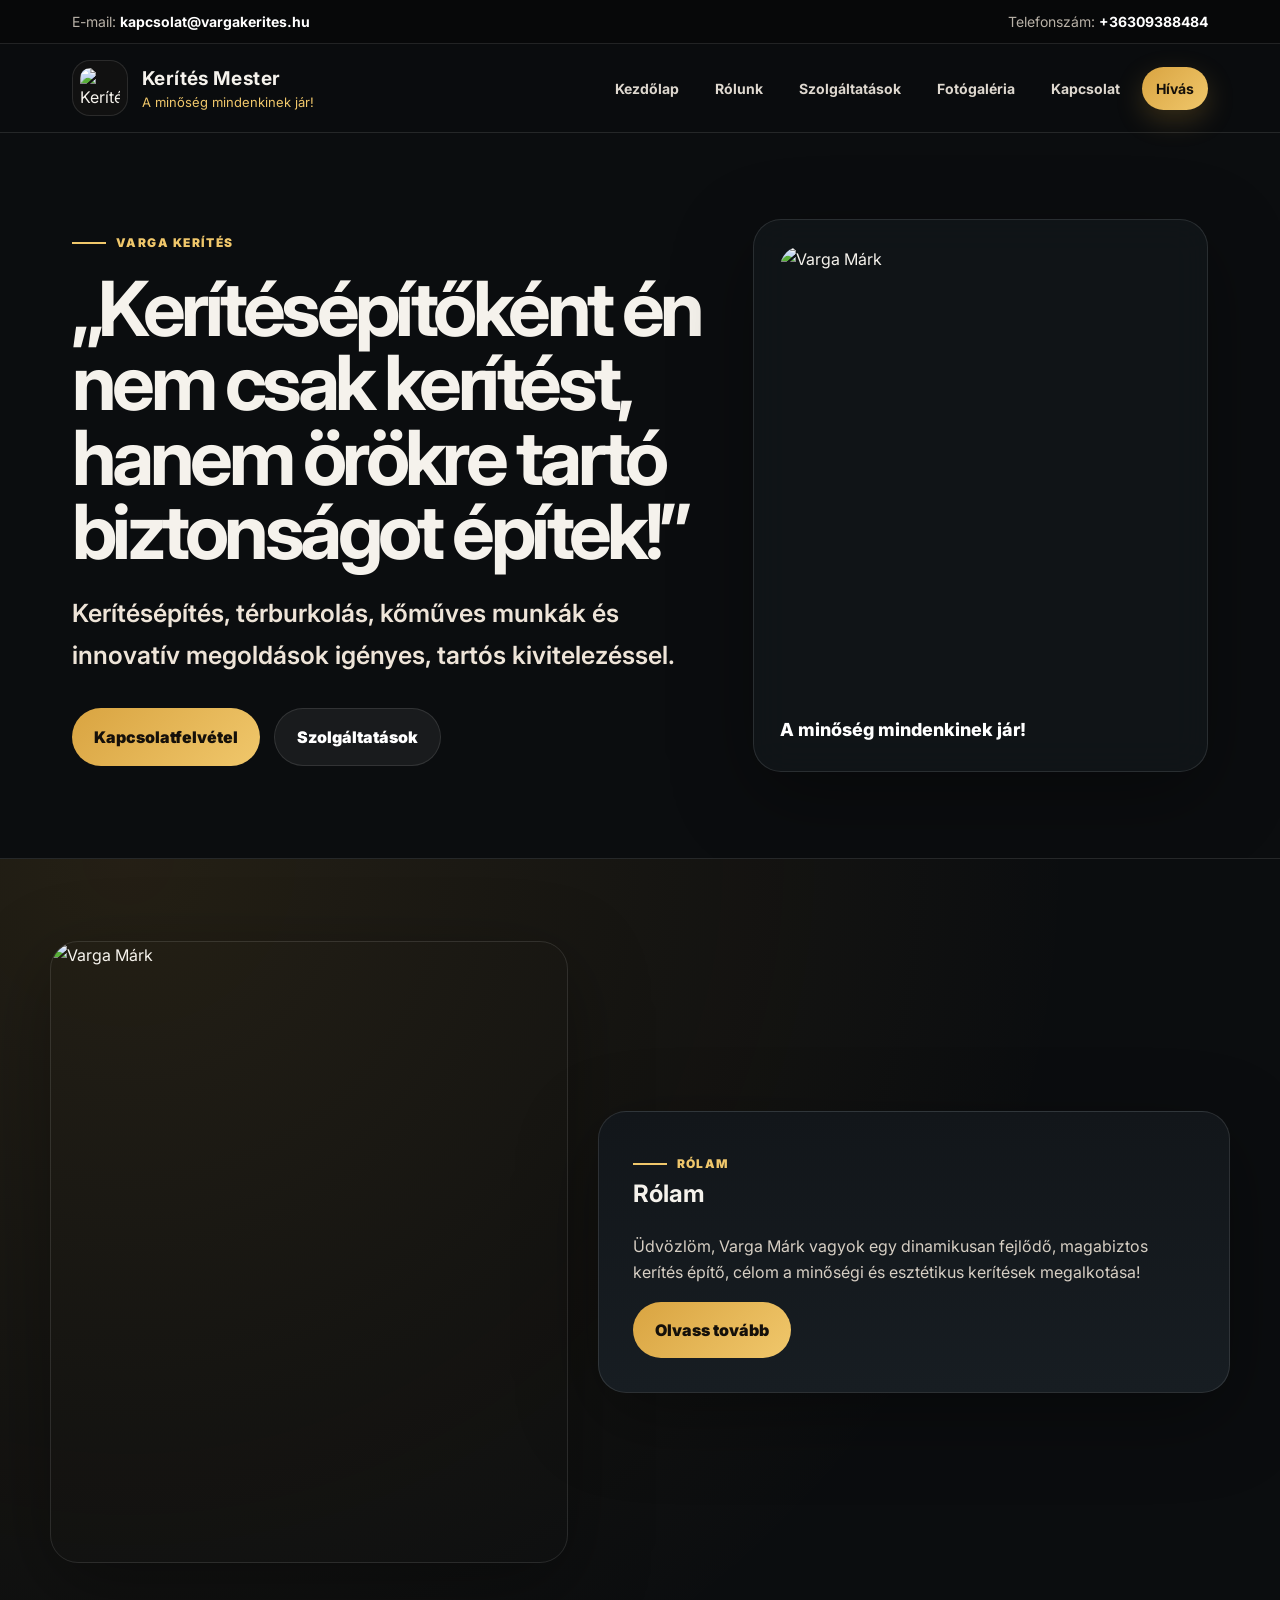
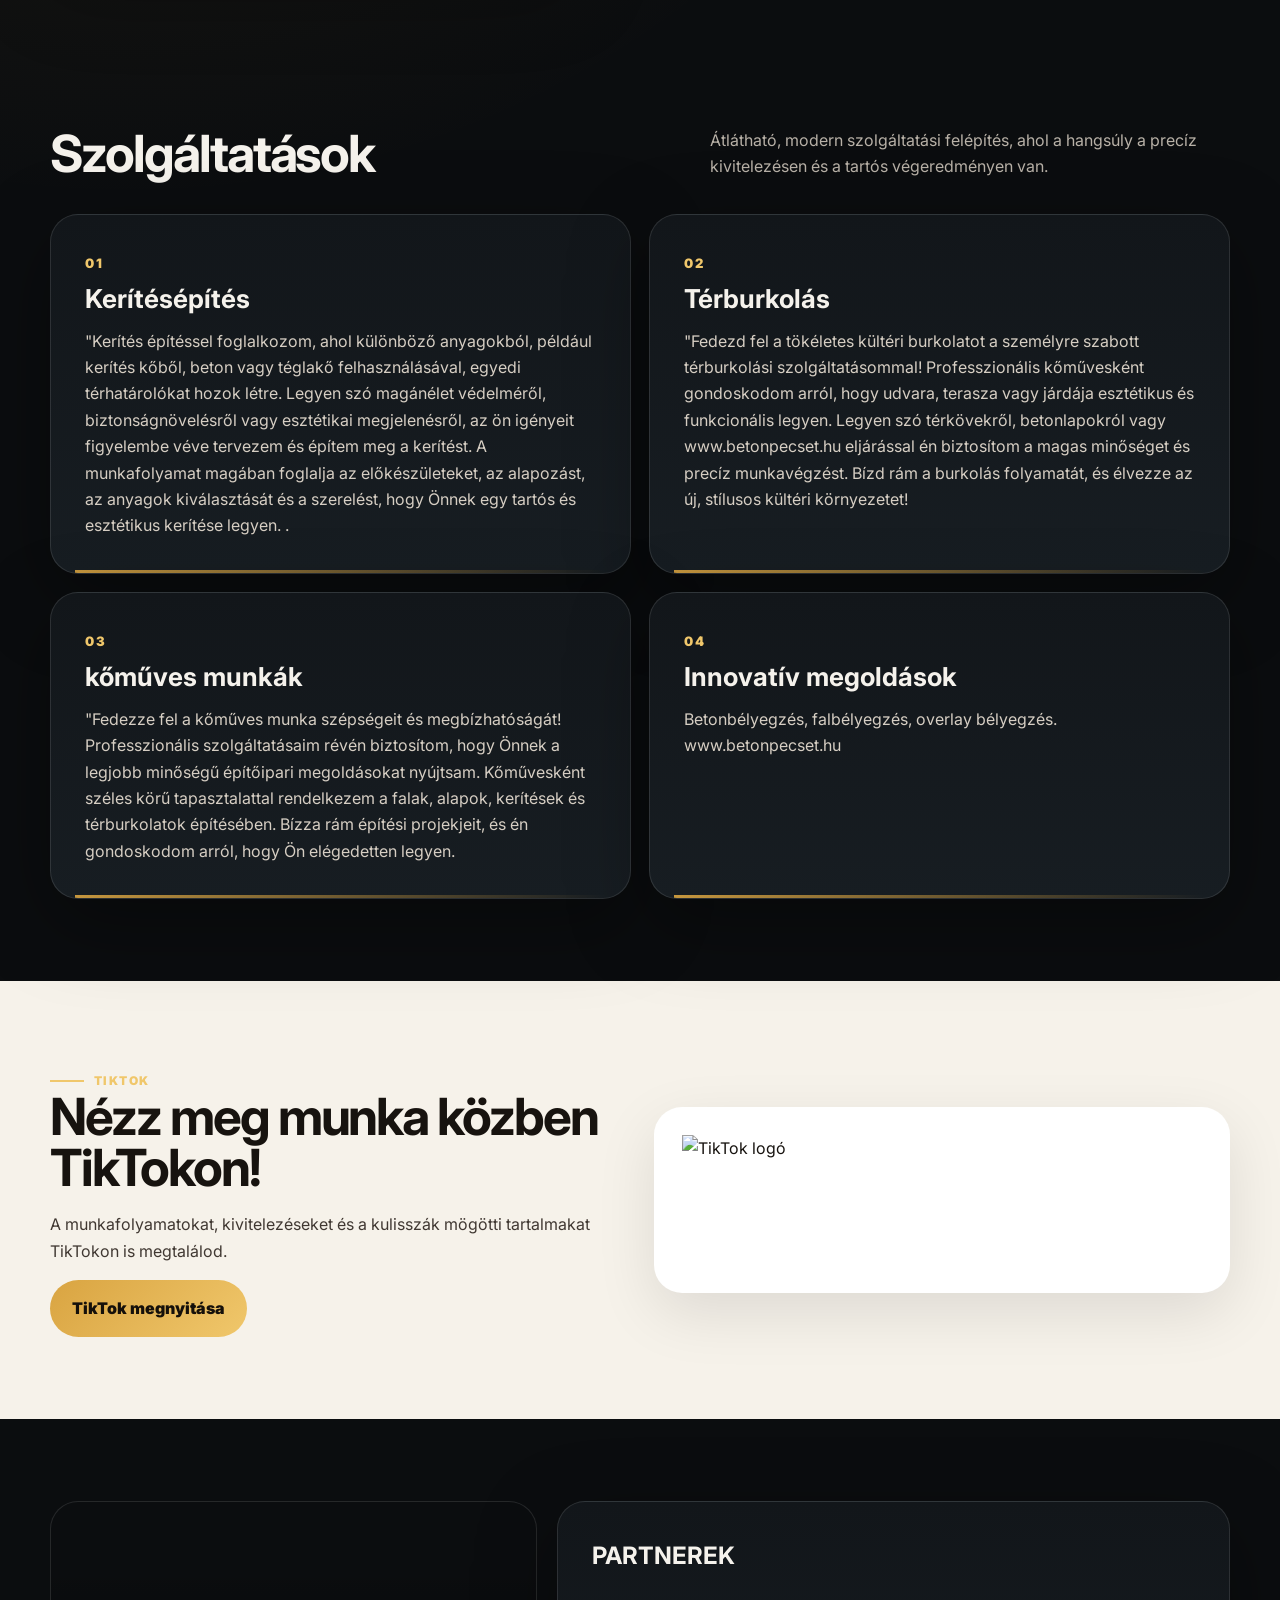
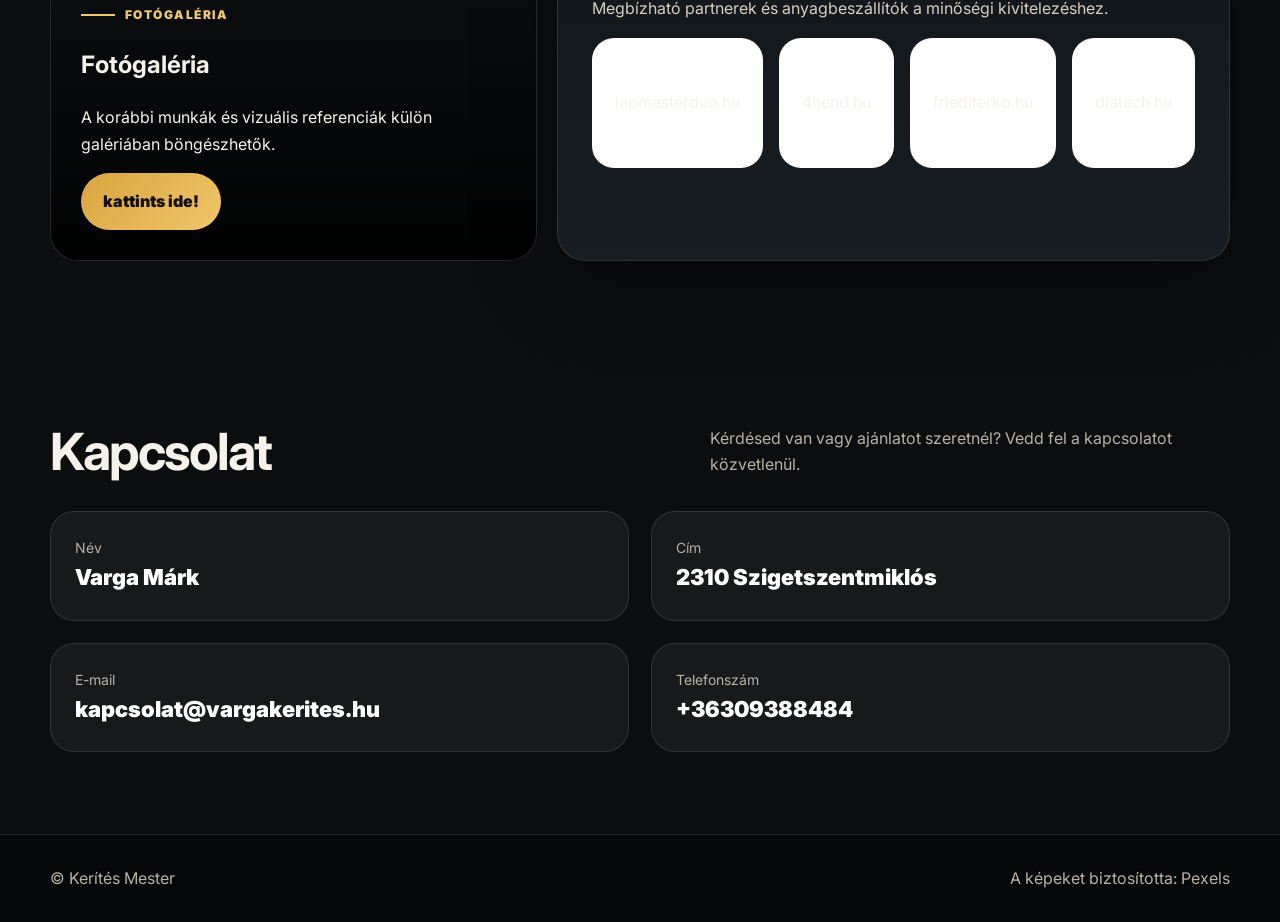
==== index.html @ 05ef0165 "Add files via upload" ====
<!DOCTYPE html>
<html lang="hu">
<head>
  <meta charset="UTF-8" />
  <meta name="viewport" content="width=device-width, initial-scale=1.0" />
  <title>Kerítés Mester | Varga Kerítés</title>
  <meta name="description" content="Kerítésépítés, térburkolás, kőműves munkák és innovatív betonbélyegzés Varga Márkkal." />
  <link rel="preconnect" href="https://fonts.googleapis.com">
  <link rel="preconnect" href="https://fonts.gstatic.com" crossorigin>
  <link href="https://fonts.googleapis.com/css2?family=Inter:wght@400;500;600;700;800;900&display=swap" rel="stylesheet">
  <style>
    :root{
      --bg:#0b0d0f;--panel:#12161a;--panel2:#171d22;--text:#f5f2ec;--muted:#b8b1a7;--gold:#d9a441;--gold2:#f0c76b;--line:rgba(255,255,255,.11);--white:#fff;--shadow:0 24px 80px rgba(0,0,0,.34);--radius:28px;
    }
    *{box-sizing:border-box} html{scroll-behavior:smooth} body{margin:0;font-family:Inter,system-ui,-apple-system,Segoe UI,sans-serif;background:var(--bg);color:var(--text);line-height:1.65;overflow-x:hidden} a{color:inherit;text-decoration:none} img{max-width:100%;display:block}
    .topbar{background:#070809;border-bottom:1px solid var(--line);font-size:14px;color:var(--muted)}.topbar .wrap{max-width:1180px;margin:auto;padding:10px 22px;display:flex;justify-content:space-between;gap:14px;flex-wrap:wrap}.topbar a{color:#fff;font-weight:700}
    .nav{position:sticky;top:0;z-index:20;background:rgba(11,13,15,.78);backdrop-filter:blur(18px);border-bottom:1px solid var(--line)}.nav .wrap{max-width:1180px;margin:auto;padding:16px 22px;display:flex;align-items:center;justify-content:space-between;gap:22px}.brand{display:flex;align-items:center;gap:14px}.brand img{width:56px;height:56px;object-fit:contain;background:#111;border-radius:18px;padding:7px;border:1px solid var(--line)}.brand strong{display:block;font-size:19px;letter-spacing:.02em}.brand span{display:block;color:var(--gold2);font-size:13px;margin-top:-2px}.menu{display:flex;gap:8px;align-items:center}.menu a{padding:10px 14px;border-radius:999px;color:#ded8cf;font-weight:700;font-size:14px}.menu a:hover{background:rgba(255,255,255,.08);color:#fff}.call{background:linear-gradient(135deg,var(--gold),var(--gold2));color:#15100a!important;box-shadow:0 10px 28px rgba(217,164,65,.22)}
    .hero{position:relative;min-height:76vh;display:grid;align-items:center;overflow:hidden;border-bottom:1px solid var(--line)}.hero:before{content:"";position:absolute;inset:0;background:linear-gradient(90deg,rgba(11,13,15,.96),rgba(11,13,15,.78) 44%,rgba(11,13,15,.2)),url('https://780a84ada3.clvaw-cdnwnd.com/29f0d87da094aceeadcb861fee7cfd6d/200000618-a8754a8755/3A788C91-083F-40FE-82BD-69CC3FE2CEAA%20%281%29.jpeg?ph=780a84ada3') center/cover;transform:scale(1.02)}.hero .wrap{position:relative;max-width:1180px;margin:auto;padding:86px 22px;width:100%;display:grid;grid-template-columns:1.05fr .75fr;gap:44px;align-items:center}.eyebrow{display:inline-flex;gap:10px;align-items:center;color:var(--gold2);font-weight:900;text-transform:uppercase;letter-spacing:.12em;font-size:12px}.eyebrow:before{content:"";width:34px;height:2px;background:var(--gold2)}h1{font-size:clamp(38px,6vw,76px);line-height:.98;margin:18px 0 22px;letter-spacing:-.06em;max-width:850px}.lead{font-size:clamp(18px,2.2vw,25px);color:#eee4d8;max-width:760px;font-weight:600}.hero-actions{display:flex;gap:14px;flex-wrap:wrap;margin-top:32px}.btn{display:inline-flex;align-items:center;justify-content:center;padding:15px 22px;border-radius:999px;border:1px solid var(--line);font-weight:900}.btn.primary{background:linear-gradient(135deg,var(--gold),var(--gold2));color:#15100a;border:0}.btn.secondary{background:rgba(255,255,255,.06);color:#fff}.hero-card{background:rgba(18,22,26,.82);backdrop-filter:blur(18px);border:1px solid var(--line);border-radius:var(--radius);box-shadow:var(--shadow);padding:26px}.hero-card img{border-radius:22px;aspect-ratio:4/4.5;object-fit:cover}.quote{margin-top:18px;color:#fff;font-size:18px;font-weight:800}
    main{background:radial-gradient(circle at 10% 0%,rgba(217,164,65,.12),transparent 28%),var(--bg)}section{padding:82px 22px}.wrap{max-width:1180px;margin:auto}.section-head{display:flex;justify-content:space-between;gap:28px;align-items:flex-end;margin-bottom:34px}.section-head h2{font-size:clamp(32px,4vw,52px);line-height:1;margin:0;letter-spacing:-.04em}.section-head p{max-width:520px;color:var(--muted);margin:0}.about{display:grid;grid-template-columns:.9fr 1.1fr;gap:30px;align-items:center}.about .photo{border-radius:var(--radius);overflow:hidden;border:1px solid var(--line);box-shadow:var(--shadow)}.about .photo img{width:100%;height:620px;object-fit:cover}.card{background:linear-gradient(180deg,var(--panel),var(--panel2));border:1px solid var(--line);border-radius:var(--radius);padding:34px;box-shadow:var(--shadow)}.card h2,.card h3{margin-top:0}.card p{color:#d6cec3}.services{display:grid;grid-template-columns:repeat(2,1fr);gap:18px}.service{position:relative;overflow:hidden;min-height:285px}.service:before{content:"";position:absolute;inset:auto 24px 0 24px;height:3px;background:linear-gradient(90deg,var(--gold),transparent);opacity:.9}.num{font-size:13px;color:var(--gold2);font-weight:900;letter-spacing:.14em}.service h3{font-size:26px;line-height:1.1;margin:10px 0 14px}.service p{margin:0}.feature{background:#f6f2ea;color:#17130f}.feature .wrap{display:grid;grid-template-columns:1fr 1fr;gap:28px;align-items:center}.feature h2{font-size:clamp(32px,4vw,54px);line-height:1;margin:0 0 18px;letter-spacing:-.04em}.feature p{color:#403832}.feature-box{background:#fff;border-radius:var(--radius);padding:28px;box-shadow:0 20px 60px rgba(0,0,0,.1)}.feature-box img{height:130px;object-fit:contain;margin:auto}.gallery{display:grid;grid-template-columns:1.15fr .85fr;gap:20px}.gallery-card{min-height:360px;border-radius:var(--radius);overflow:hidden;border:1px solid var(--line);background:url('https://duyn491kcolsw.cloudfront.net/files/1u/1um/1umned.jpg?ph=780a84ada3') center/cover;display:flex;align-items:flex-end}.gallery-card div{padding:30px;background:linear-gradient(transparent,rgba(0,0,0,.85));width:100%}.partners{display:grid;grid-template-columns:repeat(4,1fr);gap:16px}.partner{height:130px;border:1px solid var(--line);border-radius:22px;background:#fff;padding:22px;display:grid;place-items:center}.partner img{max-height:76px;object-fit:contain}.contact-grid{display:grid;grid-template-columns:1fr 1fr;gap:22px}.contact-item{background:rgba(255,255,255,.05);border:1px solid var(--line);border-radius:24px;padding:24px}.contact-item span{display:block;color:var(--muted);font-size:14px}.contact-item strong,.contact-item a{font-size:22px;color:#fff;font-weight:900}.footer{border-top:1px solid var(--line);padding:30px 22px;color:var(--muted);background:#070809}.footer .wrap{display:flex;justify-content:space-between;gap:18px;flex-wrap:wrap}.mobile-toggle{display:none}
    @media(max-width:860px){.nav .wrap{align-items:flex-start}.menu{display:none;position:absolute;left:16px;right:16px;top:84px;flex-direction:column;background:#11161a;border:1px solid var(--line);border-radius:22px;padding:14px}.menu.open{display:flex}.menu a{width:100%}.mobile-toggle{display:inline-flex;background:rgba(255,255,255,.08);border:1px solid var(--line);color:#fff;border-radius:14px;padding:12px 14px;font-weight:900}.hero .wrap,.about,.feature .wrap,.gallery,.contact-grid{grid-template-columns:1fr}.hero{min-height:auto}.hero-card{display:none}.section-head{display:block}.services,.partners{grid-template-columns:1fr}.about .photo img{height:420px}section{padding:58px 18px}.topbar .wrap{display:block}.topbar span{display:block;margin:3px 0}}
  </style>
</head>
<body>
  <div class="topbar"><div class="wrap"><span>E-mail: <a href="mailto:kapcsolat@vargakerites.hu">kapcsolat@vargakerites.hu</a></span><span>Telefonszám: <a href="tel:+36309388484">+36309388484</a></span></div></div>
  <nav class="nav"><div class="wrap"><a class="brand" href="#kezdolap"><img src="https://780a84ada3.clvaw-cdnwnd.com/29f0d87da094aceeadcb861fee7cfd6d/200000588-116b1116b2/IMG_0645%20%281%29.png?ph=780a84ada3" alt="Kerítés Mester logó"><div><strong>Kerítés Mester</strong><span>A minőség mindenkinek jár!</span></div></a><button class="mobile-toggle" onclick="document.querySelector('.menu').classList.toggle('open')">Menü</button><div class="menu"><a href="#kezdolap">Kezdőlap</a><a href="#rolunk">Rólunk</a><a href="#szolgaltatasok">Szolgáltatások</a><a href="#fotogaleria">Fotógaléria</a><a href="#kapcsolat">Kapcsolat</a><a class="call" href="tel:+36309388484">Hívás</a></div></div></nav>
  <header id="kezdolap" class="hero"><div class="wrap"><div><span class="eyebrow">Varga Kerítés</span><h1>„Kerítésépítőként én nem csak kerítést, hanem örökre tartó biztonságot építek!”</h1><p class="lead">Kerítésépítés, térburkolás, kőműves munkák és innovatív megoldások igényes, tartós kivitelezéssel.</p><div class="hero-actions"><a class="btn primary" href="#kapcsolat">Kapcsolatfelvétel</a><a class="btn secondary" href="#szolgaltatasok">Szolgáltatások</a></div></div><aside class="hero-card"><img src="https://780a84ada3.clvaw-cdnwnd.com/29f0d87da094aceeadcb861fee7cfd6d/200000618-a8754a8755/3A788C91-083F-40FE-82BD-69CC3FE2CEAA%20%281%29.jpeg?ph=780a84ada3" alt="Varga Márk"><div class="quote">A minőség mindenkinek jár!</div></aside></div></header>
  <main>
    <section id="rolunk"><div class="wrap about"><div class="photo"><img src="https://780a84ada3.clvaw-cdnwnd.com/29f0d87da094aceeadcb861fee7cfd6d/200000618-a8754a8755/3A788C91-083F-40FE-82BD-69CC3FE2CEAA%20%281%29.jpeg?ph=780a84ada3" alt="Varga Márk"></div><div class="card"><span class="eyebrow">Rólam</span><h2>Rólam</h2><p>Üdvözlöm, Varga Márk vagyok egy dinamikusan fejlődő, magabiztos kerítés építő, célom a minőségi és esztétikus kerítések megalkotása!</p><a class="btn primary" href="#kapcsolat">Olvass tovább</a></div></div></section>
    <section id="szolgaltatasok"><div class="wrap"><div class="section-head"><h2>Szolgáltatások</h2><p>Átlátható, modern szolgáltatási felépítés, ahol a hangsúly a precíz kivitelezésen és a tartós végeredményen van.</p></div><div class="services"><article class="card service"><span class="num">01</span><h3>Kerítésépítés</h3><p>"Kerítés építéssel foglalkozom, ahol különböző anyagokból, például kerítés kőből, beton vagy téglakő felhasználásával, egyedi térhatárolókat hozok létre. Legyen szó magánélet védelméről, biztonságnövelésről vagy esztétikai megjelenésről, az ön igényeit figyelembe véve tervezem és építem meg a kerítést. A munkafolyamat magában foglalja az előkészületeket, az alapozást, az anyagok kiválasztását és a szerelést, hogy Önnek egy tartós és esztétikus kerítése legyen. .</p></article><article class="card service"><span class="num">02</span><h3>Térburkolás</h3><p>"Fedezd fel a tökéletes kültéri burkolatot a személyre szabott térburkolási szolgáltatásommal! Professzionális kőművesként gondoskodom arról, hogy udvara, terasza vagy járdája esztétikus és funkcionális legyen. Legyen szó térkövekről, betonlapokról vagy <a href="https://www.betonpecset.hu" target="_blank" rel="noopener">www.betonpecset.hu</a> eljárással én biztosítom a magas minőséget és precíz munkavégzést. Bízd rám a burkolás folyamatát, és élvezze az új, stílusos kültéri környezetet!</p></article><article class="card service"><span class="num">03</span><h3>kőműves munkák</h3><p>"Fedezze fel a kőműves munka szépségeit és megbízhatóságát! Professzionális szolgáltatásaim révén biztosítom, hogy Önnek a legjobb minőségű építőipari megoldásokat nyújtsam. Kőművesként széles körű tapasztalattal rendelkezem a falak, alapok, kerítések és térburkolatok építésében. Bízza rám építési projekjeit, és én gondoskodom arról, hogy Ön elégedetten legyen.</p></article><article class="card service"><span class="num">04</span><h3>Innovatív megoldások</h3><p>Betonbélyegzés, falbélyegzés, overlay bélyegzés. <a href="https://www.betonpecset.hu" target="_blank" rel="noopener">www.betonpecset.hu</a></p></article></div></div></section>
    <section class="feature"><div class="wrap"><div><span class="eyebrow">TikTok</span><h2>Nézz meg munka közben TikTokon!</h2><p>A munkafolyamatokat, kivitelezéseket és a kulisszák mögötti tartalmakat TikTokon is megtalálod.</p><a class="btn primary" href="https://www.tiktok.com/@keritesmester" target="_blank" rel="noopener">TikTok megnyitása</a></div><div class="feature-box"><img src="https://780a84ada3.clvaw-cdnwnd.com/29f0d87da094aceeadcb861fee7cfd6d/200000567-0ec9f0eca0/2560px-TikTok_logo.svg.png?ph=780a84ada3" alt="TikTok logó"></div></div></section>
    <section id="fotogaleria"><div class="wrap gallery"><div class="gallery-card"><div><span class="eyebrow">Fotógaléria</span><h2>Fotógaléria</h2><p>A korábbi munkák és vizuális referenciák külön galériában böngészhetők.</p><a class="btn primary" href="https://www.vargakerites.hu/fotogaleria/">kattints ide!</a></div></div><div class="card"><h2>PARTNEREK</h2><p>Megbízható partnerek és anyagbeszállítók a minőségi kivitelezéshez.</p><div class="partners"><a class="partner" href="https://lapmesterduo.hu" target="_blank" rel="noopener"><span>lapmesterduo.hu</span></a><a class="partner" href="https://www.4hend.hu" target="_blank" rel="noopener"><span>4hend.hu</span></a><a class="partner" href="https://www.friedlterko.hu" target="_blank" rel="noopener"><span>friedlterko.hu</span></a><a class="partner" href="https://www.diatech.hu" target="_blank" rel="noopener"><span>diatech.hu</span></a></div></div></div></section>
    <section id="kapcsolat"><div class="wrap"><div class="section-head"><h2>Kapcsolat</h2><p>Kérdésed van vagy ajánlatot szeretnél? Vedd fel a kapcsolatot közvetlenül.</p></div><div class="contact-grid"><div class="contact-item"><span>Név</span><strong>Varga Márk</strong></div><div class="contact-item"><span>Cím</span><strong>2310 Szigetszentmiklós</strong></div><div class="contact-item"><span>E-mail</span><a href="mailto:kapcsolat@vargakerites.hu">kapcsolat@vargakerites.hu</a></div><div class="contact-item"><span>Telefonszám</span><a href="tel:+36309388484">+36309388484</a></div></div></div></section>
  </main>
  <footer class="footer"><div class="wrap"><span>© Kerítés Mester</span><span>A képeket biztosította: <a href="https://pexels.com" target="_blank" rel="noopener">Pexels</a></span></div></footer>
</body>
</html>
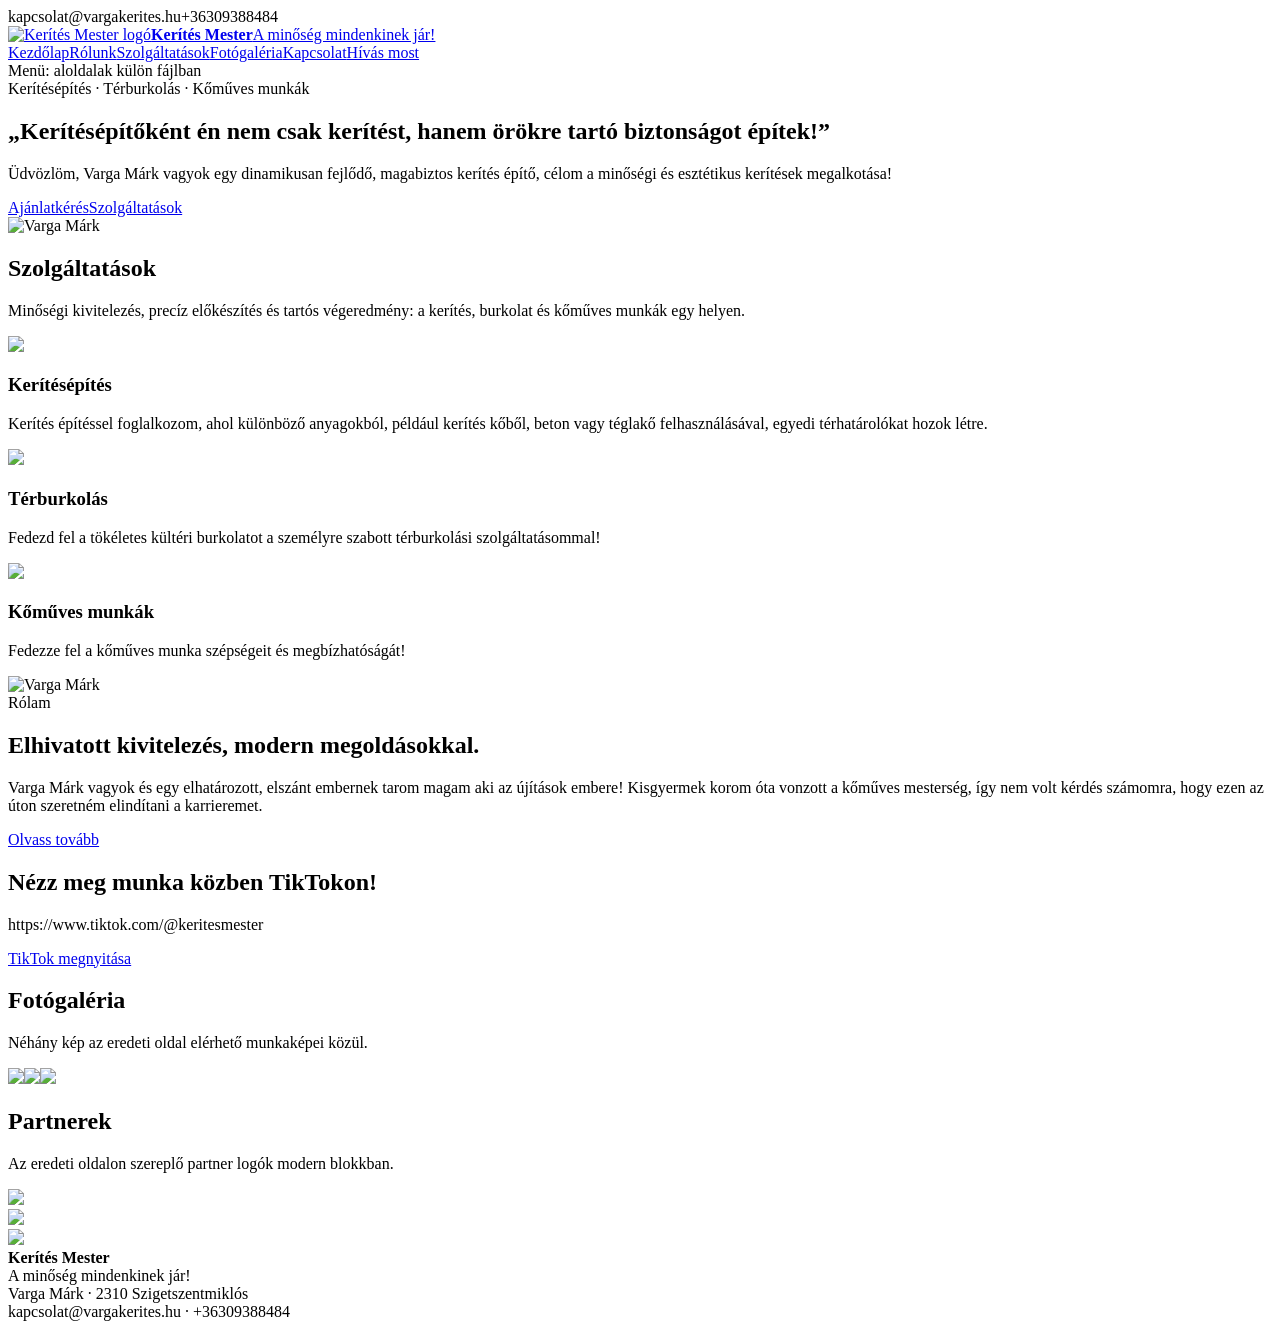
==== commit 832336fb: "Add files via upload" ====
--- a/index.html
+++ b/index.html
@@ -1,36 +1 @@
-<!DOCTYPE html>
-<html lang="hu">
-<head>
-  <meta charset="UTF-8" />
-  <meta name="viewport" content="width=device-width, initial-scale=1.0" />
-  <title>Kerítés Mester | Varga Kerítés</title>
-  <meta name="description" content="Kerítésépítés, térburkolás, kőműves munkák és innovatív betonbélyegzés Varga Márkkal." />
-  <link rel="preconnect" href="https://fonts.googleapis.com">
-  <link rel="preconnect" href="https://fonts.gstatic.com" crossorigin>
-  <link href="https://fonts.googleapis.com/css2?family=Inter:wght@400;500;600;700;800;900&display=swap" rel="stylesheet">
-  <style>
-    :root{
-      --bg:#0b0d0f;--panel:#12161a;--panel2:#171d22;--text:#f5f2ec;--muted:#b8b1a7;--gold:#d9a441;--gold2:#f0c76b;--line:rgba(255,255,255,.11);--white:#fff;--shadow:0 24px 80px rgba(0,0,0,.34);--radius:28px;
-    }
-    *{box-sizing:border-box} html{scroll-behavior:smooth} body{margin:0;font-family:Inter,system-ui,-apple-system,Segoe UI,sans-serif;background:var(--bg);color:var(--text);line-height:1.65;overflow-x:hidden} a{color:inherit;text-decoration:none} img{max-width:100%;display:block}
-    .topbar{background:#070809;border-bottom:1px solid var(--line);font-size:14px;color:var(--muted)}.topbar .wrap{max-width:1180px;margin:auto;padding:10px 22px;display:flex;justify-content:space-between;gap:14px;flex-wrap:wrap}.topbar a{color:#fff;font-weight:700}
-    .nav{position:sticky;top:0;z-index:20;background:rgba(11,13,15,.78);backdrop-filter:blur(18px);border-bottom:1px solid var(--line)}.nav .wrap{max-width:1180px;margin:auto;padding:16px 22px;display:flex;align-items:center;justify-content:space-between;gap:22px}.brand{display:flex;align-items:center;gap:14px}.brand img{width:56px;height:56px;object-fit:contain;background:#111;border-radius:18px;padding:7px;border:1px solid var(--line)}.brand strong{display:block;font-size:19px;letter-spacing:.02em}.brand span{display:block;color:var(--gold2);font-size:13px;margin-top:-2px}.menu{display:flex;gap:8px;align-items:center}.menu a{padding:10px 14px;border-radius:999px;color:#ded8cf;font-weight:700;font-size:14px}.menu a:hover{background:rgba(255,255,255,.08);color:#fff}.call{background:linear-gradient(135deg,var(--gold),var(--gold2));color:#15100a!important;box-shadow:0 10px 28px rgba(217,164,65,.22)}
-    .hero{position:relative;min-height:76vh;display:grid;align-items:center;overflow:hidden;border-bottom:1px solid var(--line)}.hero:before{content:"";position:absolute;inset:0;background:linear-gradient(90deg,rgba(11,13,15,.96),rgba(11,13,15,.78) 44%,rgba(11,13,15,.2)),url('https://780a84ada3.clvaw-cdnwnd.com/29f0d87da094aceeadcb861fee7cfd6d/200000618-a8754a8755/3A788C91-083F-40FE-82BD-69CC3FE2CEAA%20%281%29.jpeg?ph=780a84ada3') center/cover;transform:scale(1.02)}.hero .wrap{position:relative;max-width:1180px;margin:auto;padding:86px 22px;width:100%;display:grid;grid-template-columns:1.05fr .75fr;gap:44px;align-items:center}.eyebrow{display:inline-flex;gap:10px;align-items:center;color:var(--gold2);font-weight:900;text-transform:uppercase;letter-spacing:.12em;font-size:12px}.eyebrow:before{content:"";width:34px;height:2px;background:var(--gold2)}h1{font-size:clamp(38px,6vw,76px);line-height:.98;margin:18px 0 22px;letter-spacing:-.06em;max-width:850px}.lead{font-size:clamp(18px,2.2vw,25px);color:#eee4d8;max-width:760px;font-weight:600}.hero-actions{display:flex;gap:14px;flex-wrap:wrap;margin-top:32px}.btn{display:inline-flex;align-items:center;justify-content:center;padding:15px 22px;border-radius:999px;border:1px solid var(--line);font-weight:900}.btn.primary{background:linear-gradient(135deg,var(--gold),var(--gold2));color:#15100a;border:0}.btn.secondary{background:rgba(255,255,255,.06);color:#fff}.hero-card{background:rgba(18,22,26,.82);backdrop-filter:blur(18px);border:1px solid var(--line);border-radius:var(--radius);box-shadow:var(--shadow);padding:26px}.hero-card img{border-radius:22px;aspect-ratio:4/4.5;object-fit:cover}.quote{margin-top:18px;color:#fff;font-size:18px;font-weight:800}
-    main{background:radial-gradient(circle at 10% 0%,rgba(217,164,65,.12),transparent 28%),var(--bg)}section{padding:82px 22px}.wrap{max-width:1180px;margin:auto}.section-head{display:flex;justify-content:space-between;gap:28px;align-items:flex-end;margin-bottom:34px}.section-head h2{font-size:clamp(32px,4vw,52px);line-height:1;margin:0;letter-spacing:-.04em}.section-head p{max-width:520px;color:var(--muted);margin:0}.about{display:grid;grid-template-columns:.9fr 1.1fr;gap:30px;align-items:center}.about .photo{border-radius:var(--radius);overflow:hidden;border:1px solid var(--line);box-shadow:var(--shadow)}.about .photo img{width:100%;height:620px;object-fit:cover}.card{background:linear-gradient(180deg,var(--panel),var(--panel2));border:1px solid var(--line);border-radius:var(--radius);padding:34px;box-shadow:var(--shadow)}.card h2,.card h3{margin-top:0}.card p{color:#d6cec3}.services{display:grid;grid-template-columns:repeat(2,1fr);gap:18px}.service{position:relative;overflow:hidden;min-height:285px}.service:before{content:"";position:absolute;inset:auto 24px 0 24px;height:3px;background:linear-gradient(90deg,var(--gold),transparent);opacity:.9}.num{font-size:13px;color:var(--gold2);font-weight:900;letter-spacing:.14em}.service h3{font-size:26px;line-height:1.1;margin:10px 0 14px}.service p{margin:0}.feature{background:#f6f2ea;color:#17130f}.feature .wrap{display:grid;grid-template-columns:1fr 1fr;gap:28px;align-items:center}.feature h2{font-size:clamp(32px,4vw,54px);line-height:1;margin:0 0 18px;letter-spacing:-.04em}.feature p{color:#403832}.feature-box{background:#fff;border-radius:var(--radius);padding:28px;box-shadow:0 20px 60px rgba(0,0,0,.1)}.feature-box img{height:130px;object-fit:contain;margin:auto}.gallery{display:grid;grid-template-columns:1.15fr .85fr;gap:20px}.gallery-card{min-height:360px;border-radius:var(--radius);overflow:hidden;border:1px solid var(--line);background:url('https://duyn491kcolsw.cloudfront.net/files/1u/1um/1umned.jpg?ph=780a84ada3') center/cover;display:flex;align-items:flex-end}.gallery-card div{padding:30px;background:linear-gradient(transparent,rgba(0,0,0,.85));width:100%}.partners{display:grid;grid-template-columns:repeat(4,1fr);gap:16px}.partner{height:130px;border:1px solid var(--line);border-radius:22px;background:#fff;padding:22px;display:grid;place-items:center}.partner img{max-height:76px;object-fit:contain}.contact-grid{display:grid;grid-template-columns:1fr 1fr;gap:22px}.contact-item{background:rgba(255,255,255,.05);border:1px solid var(--line);border-radius:24px;padding:24px}.contact-item span{display:block;color:var(--muted);font-size:14px}.contact-item strong,.contact-item a{font-size:22px;color:#fff;font-weight:900}.footer{border-top:1px solid var(--line);padding:30px 22px;color:var(--muted);background:#070809}.footer .wrap{display:flex;justify-content:space-between;gap:18px;flex-wrap:wrap}.mobile-toggle{display:none}
-    @media(max-width:860px){.nav .wrap{align-items:flex-start}.menu{display:none;position:absolute;left:16px;right:16px;top:84px;flex-direction:column;background:#11161a;border:1px solid var(--line);border-radius:22px;padding:14px}.menu.open{display:flex}.menu a{width:100%}.mobile-toggle{display:inline-flex;background:rgba(255,255,255,.08);border:1px solid var(--line);color:#fff;border-radius:14px;padding:12px 14px;font-weight:900}.hero .wrap,.about,.feature .wrap,.gallery,.contact-grid{grid-template-columns:1fr}.hero{min-height:auto}.hero-card{display:none}.section-head{display:block}.services,.partners{grid-template-columns:1fr}.about .photo img{height:420px}section{padding:58px 18px}.topbar .wrap{display:block}.topbar span{display:block;margin:3px 0}}
-  </style>
-</head>
-<body>
-  <div class="topbar"><div class="wrap"><span>E-mail: <a href="mailto:kapcsolat@vargakerites.hu">kapcsolat@vargakerites.hu</a></span><span>Telefonszám: <a href="tel:+36309388484">+36309388484</a></span></div></div>
-  <nav class="nav"><div class="wrap"><a class="brand" href="#kezdolap"><img src="https://780a84ada3.clvaw-cdnwnd.com/29f0d87da094aceeadcb861fee7cfd6d/200000588-116b1116b2/IMG_0645%20%281%29.png?ph=780a84ada3" alt="Kerítés Mester logó"><div><strong>Kerítés Mester</strong><span>A minőség mindenkinek jár!</span></div></a><button class="mobile-toggle" onclick="document.querySelector('.menu').classList.toggle('open')">Menü</button><div class="menu"><a href="#kezdolap">Kezdőlap</a><a href="#rolunk">Rólunk</a><a href="#szolgaltatasok">Szolgáltatások</a><a href="#fotogaleria">Fotógaléria</a><a href="#kapcsolat">Kapcsolat</a><a class="call" href="tel:+36309388484">Hívás</a></div></div></nav>
-  <header id="kezdolap" class="hero"><div class="wrap"><div><span class="eyebrow">Varga Kerítés</span><h1>„Kerítésépítőként én nem csak kerítést, hanem örökre tartó biztonságot építek!”</h1><p class="lead">Kerítésépítés, térburkolás, kőműves munkák és innovatív megoldások igényes, tartós kivitelezéssel.</p><div class="hero-actions"><a class="btn primary" href="#kapcsolat">Kapcsolatfelvétel</a><a class="btn secondary" href="#szolgaltatasok">Szolgáltatások</a></div></div><aside class="hero-card"><img src="https://780a84ada3.clvaw-cdnwnd.com/29f0d87da094aceeadcb861fee7cfd6d/200000618-a8754a8755/3A788C91-083F-40FE-82BD-69CC3FE2CEAA%20%281%29.jpeg?ph=780a84ada3" alt="Varga Márk"><div class="quote">A minőség mindenkinek jár!</div></aside></div></header>
-  <main>
-    <section id="rolunk"><div class="wrap about"><div class="photo"><img src="https://780a84ada3.clvaw-cdnwnd.com/29f0d87da094aceeadcb861fee7cfd6d/200000618-a8754a8755/3A788C91-083F-40FE-82BD-69CC3FE2CEAA%20%281%29.jpeg?ph=780a84ada3" alt="Varga Márk"></div><div class="card"><span class="eyebrow">Rólam</span><h2>Rólam</h2><p>Üdvözlöm, Varga Márk vagyok egy dinamikusan fejlődő, magabiztos kerítés építő, célom a minőségi és esztétikus kerítések megalkotása!</p><a class="btn primary" href="#kapcsolat">Olvass tovább</a></div></div></section>
-    <section id="szolgaltatasok"><div class="wrap"><div class="section-head"><h2>Szolgáltatások</h2><p>Átlátható, modern szolgáltatási felépítés, ahol a hangsúly a precíz kivitelezésen és a tartós végeredményen van.</p></div><div class="services"><article class="card service"><span class="num">01</span><h3>Kerítésépítés</h3><p>"Kerítés építéssel foglalkozom, ahol különböző anyagokból, például kerítés kőből, beton vagy téglakő felhasználásával, egyedi térhatárolókat hozok létre. Legyen szó magánélet védelméről, biztonságnövelésről vagy esztétikai megjelenésről, az ön igényeit figyelembe véve tervezem és építem meg a kerítést. A munkafolyamat magában foglalja az előkészületeket, az alapozást, az anyagok kiválasztását és a szerelést, hogy Önnek egy tartós és esztétikus kerítése legyen. .</p></article><article class="card service"><span class="num">02</span><h3>Térburkolás</h3><p>"Fedezd fel a tökéletes kültéri burkolatot a személyre szabott térburkolási szolgáltatásommal! Professzionális kőművesként gondoskodom arról, hogy udvara, terasza vagy járdája esztétikus és funkcionális legyen. Legyen szó térkövekről, betonlapokról vagy <a href="https://www.betonpecset.hu" target="_blank" rel="noopener">www.betonpecset.hu</a> eljárással én biztosítom a magas minőséget és precíz munkavégzést. Bízd rám a burkolás folyamatát, és élvezze az új, stílusos kültéri környezetet!</p></article><article class="card service"><span class="num">03</span><h3>kőműves munkák</h3><p>"Fedezze fel a kőműves munka szépségeit és megbízhatóságát! Professzionális szolgáltatásaim révén biztosítom, hogy Önnek a legjobb minőségű építőipari megoldásokat nyújtsam. Kőművesként széles körű tapasztalattal rendelkezem a falak, alapok, kerítések és térburkolatok építésében. Bízza rám építési projekjeit, és én gondoskodom arról, hogy Ön elégedetten legyen.</p></article><article class="card service"><span class="num">04</span><h3>Innovatív megoldások</h3><p>Betonbélyegzés, falbélyegzés, overlay bélyegzés. <a href="https://www.betonpecset.hu" target="_blank" rel="noopener">www.betonpecset.hu</a></p></article></div></div></section>
-    <section class="feature"><div class="wrap"><div><span class="eyebrow">TikTok</span><h2>Nézz meg munka közben TikTokon!</h2><p>A munkafolyamatokat, kivitelezéseket és a kulisszák mögötti tartalmakat TikTokon is megtalálod.</p><a class="btn primary" href="https://www.tiktok.com/@keritesmester" target="_blank" rel="noopener">TikTok megnyitása</a></div><div class="feature-box"><img src="https://780a84ada3.clvaw-cdnwnd.com/29f0d87da094aceeadcb861fee7cfd6d/200000567-0ec9f0eca0/2560px-TikTok_logo.svg.png?ph=780a84ada3" alt="TikTok logó"></div></div></section>
-    <section id="fotogaleria"><div class="wrap gallery"><div class="gallery-card"><div><span class="eyebrow">Fotógaléria</span><h2>Fotógaléria</h2><p>A korábbi munkák és vizuális referenciák külön galériában böngészhetők.</p><a class="btn primary" href="https://www.vargakerites.hu/fotogaleria/">kattints ide!</a></div></div><div class="card"><h2>PARTNEREK</h2><p>Megbízható partnerek és anyagbeszállítók a minőségi kivitelezéshez.</p><div class="partners"><a class="partner" href="https://lapmesterduo.hu" target="_blank" rel="noopener"><span>lapmesterduo.hu</span></a><a class="partner" href="https://www.4hend.hu" target="_blank" rel="noopener"><span>4hend.hu</span></a><a class="partner" href="https://www.friedlterko.hu" target="_blank" rel="noopener"><span>friedlterko.hu</span></a><a class="partner" href="https://www.diatech.hu" target="_blank" rel="noopener"><span>diatech.hu</span></a></div></div></div></section>
-    <section id="kapcsolat"><div class="wrap"><div class="section-head"><h2>Kapcsolat</h2><p>Kérdésed van vagy ajánlatot szeretnél? Vedd fel a kapcsolatot közvetlenül.</p></div><div class="contact-grid"><div class="contact-item"><span>Név</span><strong>Varga Márk</strong></div><div class="contact-item"><span>Cím</span><strong>2310 Szigetszentmiklós</strong></div><div class="contact-item"><span>E-mail</span><a href="mailto:kapcsolat@vargakerites.hu">kapcsolat@vargakerites.hu</a></div><div class="contact-item"><span>Telefonszám</span><a href="tel:+36309388484">+36309388484</a></div></div></div></section>
-  </main>
-  <footer class="footer"><div class="wrap"><span>© Kerítés Mester</span><span>A képeket biztosította: <a href="https://pexels.com" target="_blank" rel="noopener">Pexels</a></span></div></footer>
-</body>
-</html>
+<!DOCTYPE html><html lang="hu"><head><meta charset="UTF-8"><meta name="viewport" content="width=device-width, initial-scale=1.0"><title>Index - Kerítés Mester</title><meta name="description" content="Varga Márk - Kerítés Mester. Kerítésépítés, térburkolás, kőműves munkák és innovatív betonpecsét megoldások."><link rel="preconnect" href="https://fonts.googleapis.com"><link rel="preconnect" href="https://fonts.gstatic.com" crossorigin><link href="https://fonts.googleapis.com/css2?family=Inter:wght@400;600;700;800;900&display=swap" rel="stylesheet"><link rel="stylesheet" href="assets/style.css"></head><body><div class="topbar"><div class="wrap"><span>kapcsolat@vargakerites.hu</span><span>+36309388484</span></div></div><header class="nav"><div class="wrap"><a class="brand" href="index.html"><img src="https://780a84ada3.clvaw-cdnwnd.com/29f0d87da094aceeadcb861fee7cfd6d/200000588-116b1116b2/IMG_0645%20%281%29.png?ph=780a84ada3" alt="Kerítés Mester logó"><span><b>Kerítés Mester</b><span>A minőség mindenkinek jár!</span></span></a><nav class="menu"><a href="index.html">Kezdőlap</a><a href="rolunk.html">Rólunk</a><a href="szolgaltatasok.html">Szolgáltatások</a><a href="fotogaleria.html">Fotógaléria</a><a href="kapcsolat.html">Kapcsolat</a><a class="cta" href="tel:+36309388484">Hívás most</a></nav><div class="mobile-note">Menü: aloldalak külön fájlban</div></div></header><section class="hero"><div class="hero-inner"><div><span class="eyebrow">Kerítésépítés · Térburkolás · Kőműves munkák</span><h1>„Kerítésépítőként én nem csak kerítést, hanem örökre tartó biztonságot építek!”</h1><p class="lead">Üdvözlöm, Varga Márk vagyok egy dinamikusan fejlődő, magabiztos kerítés építő, célom a minőségi és esztétikus kerítések megalkotása!</p><div class="buttons"><a class="btn primary" href="kapcsolat.html">Ajánlatkérés</a><a class="btn secondary" href="szolgaltatasok.html">Szolgáltatások</a></div></div><div class="hero-card"><img src="https://780a84ada3.clvaw-cdnwnd.com/29f0d87da094aceeadcb861fee7cfd6d/200000618-a8754a8755/3A788C91-083F-40FE-82BD-69CC3FE2CEAA%20%281%29.jpeg?ph=780a84ada3" alt="Varga Márk"></div></div></section><main><section class="section"><div class="section-title"><h2>Szolgáltatások</h2><p>Minőségi kivitelezés, precíz előkészítés és tartós végeredmény: a kerítés, burkolat és kőműves munkák egy helyen.</p></div><div class="grid3"><article class="card"><img src="https://780a84ada3.clvaw-cdnwnd.com/29f0d87da094aceeadcb861fee7cfd6d/200000031-e9220e9222/IMG_0883.jpeg?ph=780a84ada3"><div class="in"><h3>Kerítésépítés</h3><p>Kerítés építéssel foglalkozom, ahol különböző anyagokból, például kerítés kőből, beton vagy téglakő felhasználásával, egyedi térhatárolókat hozok létre.</p></div></article><article class="card"><img src="https://780a84ada3.clvaw-cdnwnd.com/29f0d87da094aceeadcb861fee7cfd6d/200000035-5352053523/IMG_8709.jpeg?ph=780a84ada3"><div class="in"><h3>Térburkolás</h3><p>Fedezd fel a tökéletes kültéri burkolatot a személyre szabott térburkolási szolgáltatásommal!</p></div></article><article class="card"><img src="https://780a84ada3.clvaw-cdnwnd.com/29f0d87da094aceeadcb861fee7cfd6d/200000037-eaffeeb000/IMG_6187.jpeg?ph=780a84ada3"><div class="in"><h3>Kőműves munkák</h3><p>Fedezze fel a kőműves munka szépségeit és megbízhatóságát!</p></div></article></div></section><section class="section"><div class="split"><div class="photo"><img src="https://780a84ada3.clvaw-cdnwnd.com/29f0d87da094aceeadcb861fee7cfd6d/200000618-a8754a8755/3A788C91-083F-40FE-82BD-69CC3FE2CEAA%20%281%29.jpeg?ph=780a84ada3" alt="Varga Márk"></div><div><span class="eyebrow">Rólam</span><h2 class="quote">Elhivatott kivitelezés, modern megoldásokkal.</h2><p class="muted">Varga Márk vagyok és egy elhatározott, elszánt embernek tarom magam aki az újítások embere! Kisgyermek korom óta vonzott a kőműves mesterség, így nem volt kérdés számomra, hogy ezen az úton szeretném elindítani a karrieremet.</p><a class="btn primary" href="rolunk.html">Olvass tovább</a></div></div></section><section class="section"><div class="banner"><div><h2>Nézz meg munka közben TikTokon!</h2><p class="muted">https://www.tiktok.com/@keritesmester</p></div><a class="btn primary" href="https://www.tiktok.com/@keritesmester">TikTok megnyitása</a></div></section><section class="section"><div class="section-title"><h2>Fotógaléria</h2><p>Néhány kép az eredeti oldal elérhető munkaképei közül.</p></div><div class="gallery"><img src="https://780a84ada3.clvaw-cdnwnd.com/29f0d87da094aceeadcb861fee7cfd6d/200000031-e9220e9222/IMG_0883.jpeg?ph=780a84ada3"><img src="https://780a84ada3.clvaw-cdnwnd.com/29f0d87da094aceeadcb861fee7cfd6d/200000035-5352053523/IMG_8709.jpeg?ph=780a84ada3"><img src="https://780a84ada3.clvaw-cdnwnd.com/29f0d87da094aceeadcb861fee7cfd6d/200000037-eaffeeb000/IMG_6187.jpeg?ph=780a84ada3"></div></section><section class="section"><div class="section-title"><h2>Partnerek</h2><p>Az eredeti oldalon szereplő partner logók modern blokkban.</p></div><div class="partners"><div class="partner"><img src="https://780a84ada3.clvaw-cdnwnd.com/29f0d87da094aceeadcb861fee7cfd6d/200000622-7c7df7c7e1/eurokomax-logo-1.png?ph=780a84ada3"></div><div class="partner"><img src="https://780a84ada3.clvaw-cdnwnd.com/29f0d87da094aceeadcb861fee7cfd6d/200000590-7564c7564e/awalogo%20%281%29%20%282%29%20%283%29.jpeg?ph=780a84ada3"></div><div class="partner"><img src="https://780a84ada3.clvaw-cdnwnd.com/29f0d87da094aceeadcb861fee7cfd6d/200000033-2c1ee2c1f0/betonpecset_logo_szines_hatterrel%20%281%29.png?ph=780a84ada3"></div></div></section></main><footer class="footer"><div class="wrap"><div><b>Kerítés Mester</b><br>A minőség mindenkinek jár!</div><div>Varga Márk · 2310 Szigetszentmiklós<br>kapcsolat@vargakerites.hu · +36309388484</div></div></footer></body></html>
